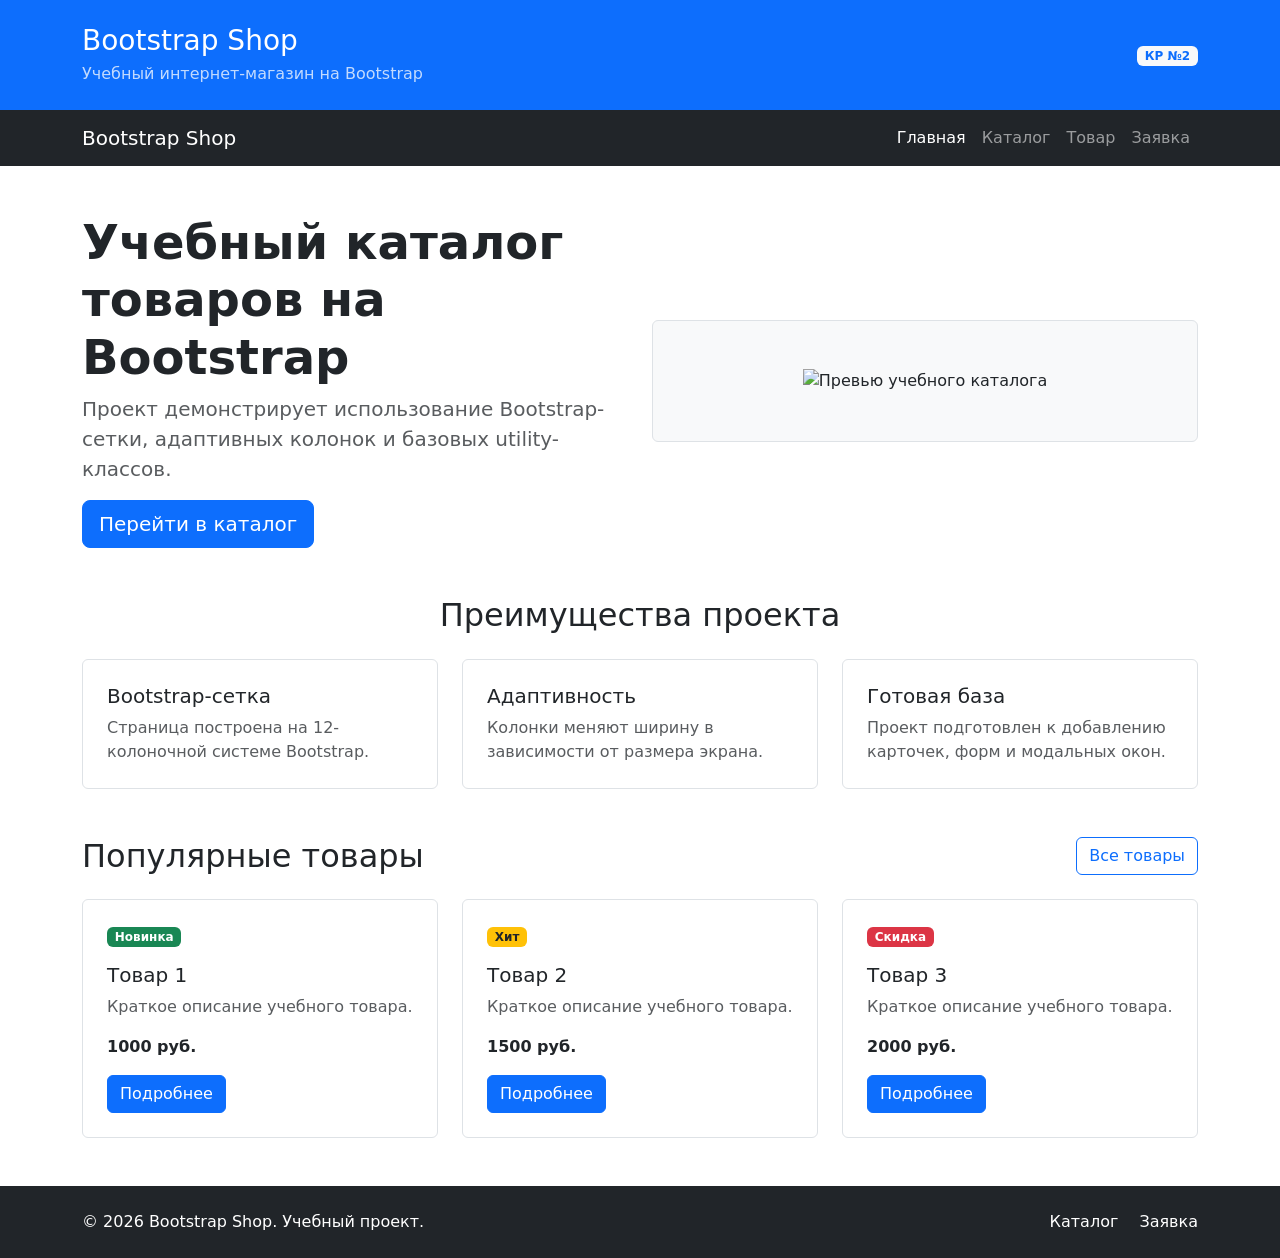
==== index.html @ 7a1a77c0 "feat: create Bootstrap grid homepage" ====
<!DOCTYPE html>
<html lang="ru">
<head>
  <meta charset="UTF-8">
  <meta name="viewport" content="width=device-width, initial-scale=1.0">
  <link href="https://cdn.jsdelivr.net/npm/bootstrap@5.3.3/dist/css/bootstrap.min.css" rel="stylesheet">
  <link rel="stylesheet" href="css/custom.css">
  <title>Главная — Bootstrap Shop</title>
</head>
<body>

  <header class="bg-primary text-white py-4">
    <div class="container">
      <div class="row align-items-center">
        <div class="col-12 col-md-8">
          <h1 class="h3 mb-1">Bootstrap Shop</h1>
          <p class="mb-0 opacity-75">
            Учебный интернет-магазин на Bootstrap
          </p>
        </div>
        <div class="col-12 col-md-4 text-md-end mt-3 mt-md-0">
          <span class="badge bg-light text-primary">
            КР №2
          </span>
        </div>
      </div>
    </div>
  </header>

  <nav class="navbar navbar-expand-lg navbar-dark bg-dark">
    <div class="container">
      <a class="navbar-brand" href="index.html">Bootstrap Shop</a>

      <button
        class="navbar-toggler"
        type="button"
        data-bs-toggle="collapse"
        data-bs-target="#mainNavbar"
        aria-controls="mainNavbar"
        aria-expanded="false"
        aria-label="Переключить навигацию"
      >
        <span class="navbar-toggler-icon"></span>
      </button>

      <div class="collapse navbar-collapse" id="mainNavbar">
        <ul class="navbar-nav ms-auto">
          <li class="nav-item">
            <a class="nav-link active" aria-current="page" href="index.html">
              Главная
            </a>
          </li>
          <li class="nav-item">
            <a class="nav-link" href="catalog.html">Каталог</a>
          </li>
          <li class="nav-item">
            <a class="nav-link" href="product.html">Товар</a>
          </li>
          <li class="nav-item">
            <a class="nav-link" href="order.html">Заявка</a>
          </li>
        </ul>
      </div>
    </div>
  </nav>

  <main>
    <!-- Hero-блок -->
    <section class="container my-5">
      <div class="row align-items-center g-4">
        <div class="col-12 col-lg-6">
          <h2 class="display-5 fw-bold">
            Учебный каталог товаров на Bootstrap
          </h2>
          <p class="lead text-muted">
            Проект демонстрирует использование Bootstrap-сетки,
            адаптивных колонок и базовых utility-классов.
          </p>
          <a class="btn btn-primary btn-lg" href="catalog.html">
            Перейти в каталог
          </a>
        </div>

        <div class="col-12 col-lg-6">
          <div class="p-5 bg-light border rounded text-center">
            <img
              src="images/photoHome.jpeg"
              class="img-fluid"
              alt="Превью учебного каталога"
            >
          </div>
        </div>
      </div>
    </section>

    <!-- Преимущества -->
    <section class="container my-5">
      <h2 class="text-center mb-4">Преимущества проекта</h2>
      <div class="row g-4">
        <div class="col-12 col-md-4">
          <div class="p-4 border rounded h-100 bg-white">
            <h3 class="h5">Bootstrap-сетка</h3>
            <p class="mb-0 text-muted">
              Страница построена на 12-колоночной системе Bootstrap.
            </p>
          </div>
        </div>

        <div class="col-12 col-md-4">
          <div class="p-4 border rounded h-100 bg-white">
            <h3 class="h5">Адаптивность</h3>
            <p class="mb-0 text-muted">
              Колонки меняют ширину в зависимости от размера экрана.
            </p>
          </div>
        </div>

        <div class="col-12 col-md-4">
          <div class="p-4 border rounded h-100 bg-white">
            <h3 class="h5">Готовая база</h3>
            <p class="mb-0 text-muted">
              Проект подготовлен к добавлению карточек, форм и модальных окон.
            </p>
          </div>
        </div>
      </div>
    </section>

    <!-- Сетка популярных товаров -->
    <section class="container my-5">
      <div class="d-flex justify-content-between align-items-center mb-4">
        <h2 class="mb-0">Популярные товары</h2>
        <a class="btn btn-outline-primary" href="catalog.html">
          Все товары
        </a>
      </div>

      <div class="row g-4">
        <div class="col-12 col-md-6 col-lg-4">
          <div class="border rounded h-100 p-4">
            <span class="badge bg-success mb-3">Новинка</span>
            <h3 class="h5">Товар 1</h3>
            <p class="text-muted">
              Краткое описание учебного товара.
            </p>
            <p class="fw-bold mb-3">1000 руб.</p>
            <a class="btn btn-primary" href="product.html">
              Подробнее
            </a>
          </div>
        </div>

        <div class="col-12 col-md-6 col-lg-4">
          <div class="border rounded h-100 p-4">
            <span class="badge bg-warning text-dark mb-3">Хит</span>
            <h3 class="h5">Товар 2</h3>
            <p class="text-muted">
              Краткое описание учебного товара.
            </p>
            <p class="fw-bold mb-3">1500 руб.</p>
            <a class="btn btn-primary" href="product.html">
              Подробнее
            </a>
          </div>
        </div>

        <div class="col-12 col-md-6 col-lg-4">
          <div class="border rounded h-100 p-4">
            <span class="badge bg-danger mb-3">Скидка</span>
            <h3 class="h5">Товар 3</h3>
            <p class="text-muted">
              Краткое описание учебного товара.
            </p>
            <p class="fw-bold mb-3">2000 руб.</p>
            <a class="btn btn-primary" href="product.html">
              Подробнее
            </a>
          </div>
        </div>
      </div>
    </section>
  </main>

  <footer class="bg-dark text-white py-4 mt-5">
    <div class="container">
      <div class="row align-items-center g-3">
        <div class="col-12 col-md-6">
          <p class="mb-0">
            &copy; 2026 Bootstrap Shop. Учебный проект.
          </p>
        </div>

        <div class="col-12 col-md-6 text-md-end">
          <a class="text-white text-decoration-none me-3" href="catalog.html">
            Каталог
          </a>
          <a class="text-white text-decoration-none" href="order.html">
            Заявка
          </a>
        </div>
      </div>
    </div>
  </footer>

  <script src="https://cdn.jsdelivr.net/npm/bootstrap@5.3.3/dist/js/bootstrap.bundle.min.js"></script>
</body>
</html>
---- css/custom.css ----
body {
  min-height: 100vh;
}

.placeholder-box {
  min-height: 240px;
}
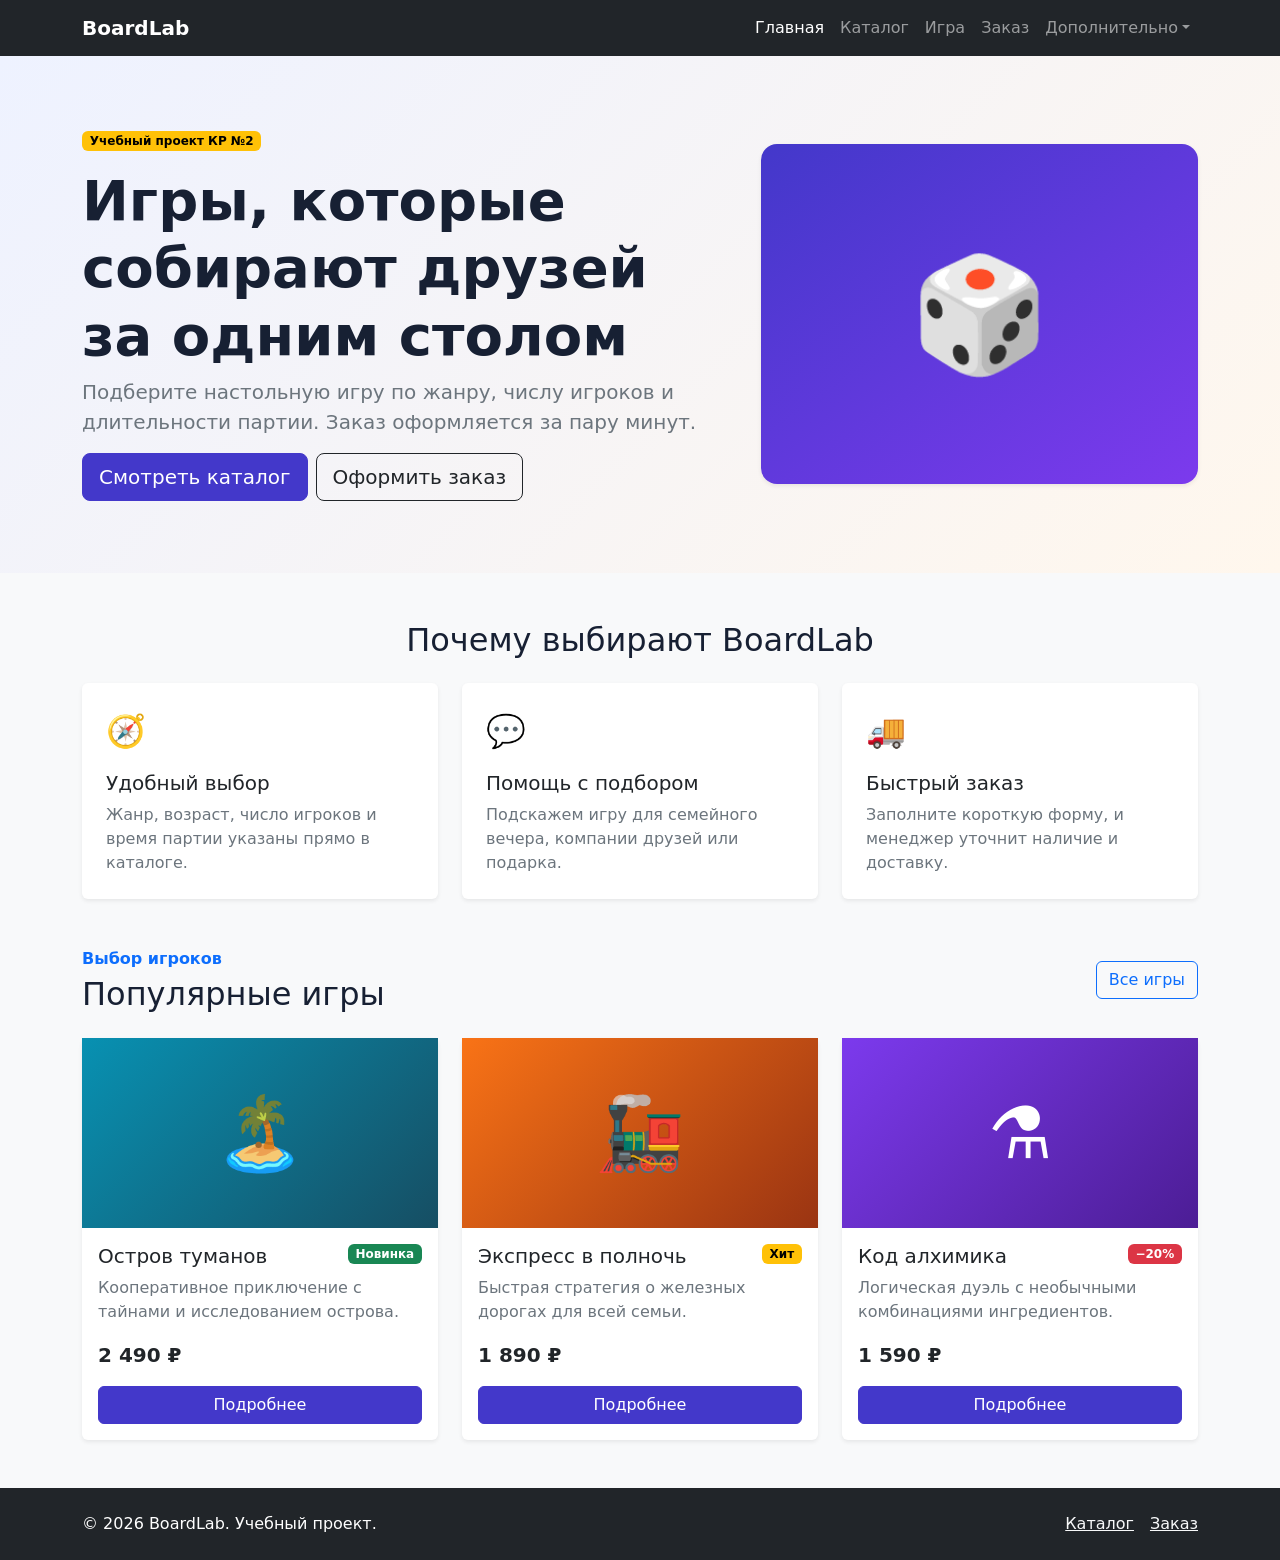
==== commit f3da7b5b: "feat: add Bootstrap components pages" ====
--- a/index.html
+++ b/index.html
@@ -3,205 +3,80 @@
 <head>
   <meta charset="UTF-8">
   <meta name="viewport" content="width=device-width, initial-scale=1.0">
-  <link href="https://cdn.jsdelivr.net/npm/bootstrap@5.3.3/dist/css/bootstrap.min.css" rel="stylesheet">
+  <meta name="description" content="BoardLab — учебный магазин настольных игр на Bootstrap.">
+  <link href="https://cdn.jsdelivr.net/npm/bootstrap@5.3.8/dist/css/bootstrap.min.css" rel="stylesheet">
   <link rel="stylesheet" href="css/custom.css">
-  <title>Главная — Bootstrap Shop</title>
+  <title>BoardLab — настольные игры</title>
 </head>
-<body>
-
-  <header class="bg-primary text-white py-4">
+<body class="bg-light">
+  <nav class="navbar navbar-expand-lg navbar-dark bg-dark sticky-top" aria-label="Основная навигация">
     <div class="container">
-      <div class="row align-items-center">
-        <div class="col-12 col-md-8">
-          <h1 class="h3 mb-1">Bootstrap Shop</h1>
-          <p class="mb-0 opacity-75">
-            Учебный интернет-магазин на Bootstrap
-          </p>
-        </div>
-        <div class="col-12 col-md-4 text-md-end mt-3 mt-md-0">
-          <span class="badge bg-light text-primary">
-            КР №2
-          </span>
-        </div>
-      </div>
-    </div>
-  </header>
-
-  <nav class="navbar navbar-expand-lg navbar-dark bg-dark">
-    <div class="container">
-      <a class="navbar-brand" href="index.html">Bootstrap Shop</a>
-
-      <button
-        class="navbar-toggler"
-        type="button"
-        data-bs-toggle="collapse"
-        data-bs-target="#mainNavbar"
-        aria-controls="mainNavbar"
-        aria-expanded="false"
-        aria-label="Переключить навигацию"
-      >
+      <a class="navbar-brand fw-bold" href="index.html">BoardLab</a>
+      <button class="navbar-toggler" type="button" data-bs-toggle="collapse" data-bs-target="#mainNavbar" aria-controls="mainNavbar" aria-expanded="false" aria-label="Переключить навигацию">
         <span class="navbar-toggler-icon"></span>
       </button>
-
       <div class="collapse navbar-collapse" id="mainNavbar">
         <ul class="navbar-nav ms-auto">
-          <li class="nav-item">
-            <a class="nav-link active" aria-current="page" href="index.html">
-              Главная
-            </a>
-          </li>
-          <li class="nav-item">
-            <a class="nav-link" href="catalog.html">Каталог</a>
-          </li>
-          <li class="nav-item">
-            <a class="nav-link" href="product.html">Товар</a>
-          </li>
-          <li class="nav-item">
-            <a class="nav-link" href="order.html">Заявка</a>
+          <li class="nav-item"><a class="nav-link active" aria-current="page" href="index.html">Главная</a></li>
+          <li class="nav-item"><a class="nav-link" href="catalog.html">Каталог</a></li>
+          <li class="nav-item"><a class="nav-link" href="product.html">Игра</a></li>
+          <li class="nav-item"><a class="nav-link" href="order.html">Заказ</a></li>
+          <li class="nav-item dropdown">
+            <a class="nav-link dropdown-toggle" href="#" role="button" data-bs-toggle="dropdown" aria-expanded="false">Дополнительно</a>
+            <ul class="dropdown-menu dropdown-menu-end">
+              <li><a class="dropdown-item" href="catalog.html">Все игры</a></li>
+              <li><a class="dropdown-item" href="order.html">Оформить заказ</a></li>
+              <li><a class="dropdown-item" href="#popular">Популярное</a></li>
+            </ul>
           </li>
         </ul>
       </div>
     </div>
   </nav>
 
-  <main>
-    <!-- Hero-блок -->
-    <section class="container my-5">
-      <div class="row align-items-center g-4">
-        <div class="col-12 col-lg-6">
-          <h2 class="display-5 fw-bold">
-            Учебный каталог товаров на Bootstrap
-          </h2>
-          <p class="lead text-muted">
-            Проект демонстрирует использование Bootstrap-сетки,
-            адаптивных колонок и базовых utility-классов.
-          </p>
-          <a class="btn btn-primary btn-lg" href="catalog.html">
-            Перейти в каталог
-          </a>
-        </div>
-
-        <div class="col-12 col-lg-6">
-          <div class="p-5 bg-light border rounded text-center">
-            <img
-              src="images/photoHome.jpeg"
-              class="img-fluid"
-              alt="Превью учебного каталога"
-            >
+  <header class="hero-section py-5">
+    <div class="container py-lg-4">
+      <div class="row align-items-center g-5">
+        <div class="col-12 col-lg-7">
+          <span class="badge text-bg-warning mb-3">Учебный проект КР №2</span>
+          <h1 class="display-4 fw-bold">Игры, которые собирают друзей за одним столом</h1>
+          <p class="lead text-secondary">Подберите настольную игру по жанру, числу игроков и длительности партии. Заказ оформляется за пару минут.</p>
+          <div class="d-flex flex-wrap gap-2">
+            <a class="btn btn-primary btn-lg" href="catalog.html">Смотреть каталог</a>
+            <a class="btn btn-outline-dark btn-lg" href="order.html">Оформить заказ</a>
           </div>
         </div>
+        <div class="col-12 col-lg-5">
+          <div class="hero-visual rounded-4 shadow-sm d-flex align-items-center justify-content-center" role="img" aria-label="Коробки настольных игр"><span aria-hidden="true">🎲</span></div>
+        </div>
+      </div>
+    </div>
+  </header>
+
+  <main>
+    <section class="container my-5" aria-labelledby="advantages-title">
+      <h2 id="advantages-title" class="text-center mb-4">Почему выбирают BoardLab</h2>
+      <div class="row g-4">
+        <div class="col-12 col-md-4"><article class="card border-0 shadow-sm h-100"><div class="card-body p-4"><div class="feature-icon mb-3" aria-hidden="true">🧭</div><h3 class="h5">Удобный выбор</h3><p class="card-text text-secondary mb-0">Жанр, возраст, число игроков и время партии указаны прямо в каталоге.</p></div></article></div>
+        <div class="col-12 col-md-4"><article class="card border-0 shadow-sm h-100"><div class="card-body p-4"><div class="feature-icon mb-3" aria-hidden="true">💬</div><h3 class="h5">Помощь с подбором</h3><p class="card-text text-secondary mb-0">Подскажем игру для семейного вечера, компании друзей или подарка.</p></div></article></div>
+        <div class="col-12 col-md-4"><article class="card border-0 shadow-sm h-100"><div class="card-body p-4"><div class="feature-icon mb-3" aria-hidden="true">🚚</div><h3 class="h5">Быстрый заказ</h3><p class="card-text text-secondary mb-0">Заполните короткую форму, и менеджер уточнит наличие и доставку.</p></div></article></div>
       </div>
     </section>
 
-    <!-- Преимущества -->
-    <section class="container my-5">
-      <h2 class="text-center mb-4">Преимущества проекта</h2>
+    <section id="popular" class="container my-5" aria-labelledby="popular-title">
+      <div class="d-flex flex-wrap justify-content-between align-items-center gap-3 mb-4">
+        <div><p class="text-primary fw-semibold mb-1">Выбор игроков</p><h2 id="popular-title" class="mb-0">Популярные игры</h2></div>
+        <a class="btn btn-outline-primary" href="catalog.html">Все игры</a>
+      </div>
       <div class="row g-4">
-        <div class="col-12 col-md-4">
-          <div class="p-4 border rounded h-100 bg-white">
-            <h3 class="h5">Bootstrap-сетка</h3>
-            <p class="mb-0 text-muted">
-              Страница построена на 12-колоночной системе Bootstrap.
-            </p>
-          </div>
-        </div>
-
-        <div class="col-12 col-md-4">
-          <div class="p-4 border rounded h-100 bg-white">
-            <h3 class="h5">Адаптивность</h3>
-            <p class="mb-0 text-muted">
-              Колонки меняют ширину в зависимости от размера экрана.
-            </p>
-          </div>
-        </div>
-
-        <div class="col-12 col-md-4">
-          <div class="p-4 border rounded h-100 bg-white">
-            <h3 class="h5">Готовая база</h3>
-            <p class="mb-0 text-muted">
-              Проект подготовлен к добавлению карточек, форм и модальных окон.
-            </p>
-          </div>
-        </div>
-      </div>
-    </section>
-
-    <!-- Сетка популярных товаров -->
-    <section class="container my-5">
-      <div class="d-flex justify-content-between align-items-center mb-4">
-        <h2 class="mb-0">Популярные товары</h2>
-        <a class="btn btn-outline-primary" href="catalog.html">
-          Все товары
-        </a>
-      </div>
-
-      <div class="row g-4">
-        <div class="col-12 col-md-6 col-lg-4">
-          <div class="border rounded h-100 p-4">
-            <span class="badge bg-success mb-3">Новинка</span>
-            <h3 class="h5">Товар 1</h3>
-            <p class="text-muted">
-              Краткое описание учебного товара.
-            </p>
-            <p class="fw-bold mb-3">1000 руб.</p>
-            <a class="btn btn-primary" href="product.html">
-              Подробнее
-            </a>
-          </div>
-        </div>
-
-        <div class="col-12 col-md-6 col-lg-4">
-          <div class="border rounded h-100 p-4">
-            <span class="badge bg-warning text-dark mb-3">Хит</span>
-            <h3 class="h5">Товар 2</h3>
-            <p class="text-muted">
-              Краткое описание учебного товара.
-            </p>
-            <p class="fw-bold mb-3">1500 руб.</p>
-            <a class="btn btn-primary" href="product.html">
-              Подробнее
-            </a>
-          </div>
-        </div>
-
-        <div class="col-12 col-md-6 col-lg-4">
-          <div class="border rounded h-100 p-4">
-            <span class="badge bg-danger mb-3">Скидка</span>
-            <h3 class="h5">Товар 3</h3>
-            <p class="text-muted">
-              Краткое описание учебного товара.
-            </p>
-            <p class="fw-bold mb-3">2000 руб.</p>
-            <a class="btn btn-primary" href="product.html">
-              Подробнее
-            </a>
-          </div>
-        </div>
+        <div class="col-12 col-md-6 col-lg-4"><article class="card h-100 shadow-sm border-0"><div class="product-visual product-visual-cyan" role="img" aria-label="Игра Остров туманов"><span aria-hidden="true">🏝️</span></div><div class="card-body d-flex flex-column"><div class="d-flex justify-content-between gap-2"><h3 class="card-title h5">Остров туманов</h3><span class="badge text-bg-success align-self-start">Новинка</span></div><p class="card-text text-secondary">Кооперативное приключение с тайнами и исследованием острова.</p><p class="fw-bold fs-5 mt-auto">2 490 ₽</p><a class="btn btn-primary" href="product.html">Подробнее</a></div></article></div>
+        <div class="col-12 col-md-6 col-lg-4"><article class="card h-100 shadow-sm border-0"><div class="product-visual product-visual-orange" role="img" aria-label="Игра Экспресс в полночь"><span aria-hidden="true">🚂</span></div><div class="card-body d-flex flex-column"><div class="d-flex justify-content-between gap-2"><h3 class="card-title h5">Экспресс в полночь</h3><span class="badge text-bg-warning align-self-start">Хит</span></div><p class="card-text text-secondary">Быстрая стратегия о железных дорогах для всей семьи.</p><p class="fw-bold fs-5 mt-auto">1 890 ₽</p><a class="btn btn-primary" href="product.html">Подробнее</a></div></article></div>
+        <div class="col-12 col-md-6 col-lg-4"><article class="card h-100 shadow-sm border-0"><div class="product-visual product-visual-violet" role="img" aria-label="Игра Код алхимика"><span aria-hidden="true">⚗️</span></div><div class="card-body d-flex flex-column"><div class="d-flex justify-content-between gap-2"><h3 class="card-title h5">Код алхимика</h3><span class="badge text-bg-danger align-self-start">−20%</span></div><p class="card-text text-secondary">Логическая дуэль с необычными комбинациями ингредиентов.</p><p class="fw-bold fs-5 mt-auto">1 590 ₽</p><a class="btn btn-primary" href="product.html">Подробнее</a></div></article></div>
       </div>
     </section>
   </main>
 
-  <footer class="bg-dark text-white py-4 mt-5">
-    <div class="container">
-      <div class="row align-items-center g-3">
-        <div class="col-12 col-md-6">
-          <p class="mb-0">
-            &copy; 2026 Bootstrap Shop. Учебный проект.
-          </p>
-        </div>
-
-        <div class="col-12 col-md-6 text-md-end">
-          <a class="text-white text-decoration-none me-3" href="catalog.html">
-            Каталог
-          </a>
-          <a class="text-white text-decoration-none" href="order.html">
-            Заявка
-          </a>
-        </div>
-      </div>
-    </div>
-  </footer>
-
-  <script src="https://cdn.jsdelivr.net/npm/bootstrap@5.3.3/dist/js/bootstrap.bundle.min.js"></script>
+  <footer class="bg-dark text-white py-4 mt-5"><div class="container d-flex flex-column flex-md-row justify-content-between gap-2"><p class="mb-0">© 2026 BoardLab. Учебный проект.</p><div><a class="link-light me-3" href="catalog.html">Каталог</a><a class="link-light" href="order.html">Заказ</a></div></div></footer>
+  <script src="https://cdn.jsdelivr.net/npm/bootstrap@5.3.8/dist/js/bootstrap.bundle.min.js"></script>
 </body>
-</html>+</html>
--- a/css/custom.css
+++ b/css/custom.css
@@ -1,7 +1,43 @@
+:root {
+  --boardlab-primary: #4338ca;
+  --boardlab-dark: #172033;
+}
+
 body {
   min-height: 100vh;
+  color: var(--boardlab-dark);
 }
 
-.placeholder-box {
-  min-height: 240px;
+.btn-primary,
+.bg-primary {
+  --bs-btn-bg: var(--boardlab-primary);
+  --bs-btn-border-color: var(--boardlab-primary);
+  --bs-btn-hover-bg: #3730a3;
+  --bs-btn-hover-border-color: #3730a3;
+  --bs-primary-rgb: 67, 56, 202;
 }
+
+.hero-section { background: linear-gradient(135deg, #eef2ff 0%, #fff7ed 100%); }
+.hero-visual { min-height: 340px; background: linear-gradient(145deg, #4338ca, #7c3aed); color: #fff; font-size: 7rem; }
+.feature-icon { font-size: 2rem; }
+.product-visual { min-height: 190px; display: flex; align-items: center; justify-content: center; color: #fff; font-size: 4.5rem; }
+.product-detail-visual { min-height: 430px; font-size: 8rem; }
+.product-visual-cyan { background: linear-gradient(135deg, #0891b2, #164e63); }
+.product-visual-orange { background: linear-gradient(135deg, #f97316, #9a3412); }
+.product-visual-violet { background: linear-gradient(135deg, #7c3aed, #4c1d95); }
+.product-visual-green { background: linear-gradient(135deg, #16a34a, #14532d); }
+.product-visual-blue { background: linear-gradient(135deg, #2563eb, #1e3a8a); }
+.product-visual-pink { background: linear-gradient(135deg, #db2777, #831843); }
+.card { transition: transform 0.2s ease, box-shadow 0.2s ease; }
+.card:hover { transform: translateY(-3px); }
+.navbar .nav-link:focus-visible,
+.btn:focus-visible,
+.form-control:focus-visible,
+.form-select:focus-visible,
+.accordion-button:focus-visible { outline: 3px solid #facc15; outline-offset: 2px; }
+
+@media (max-width: 575.98px) {
+  .hero-visual { min-height: 240px; font-size: 5rem; }
+  .product-detail-visual { min-height: 280px; font-size: 6rem; }
+  .card:hover { transform: none; }
+}
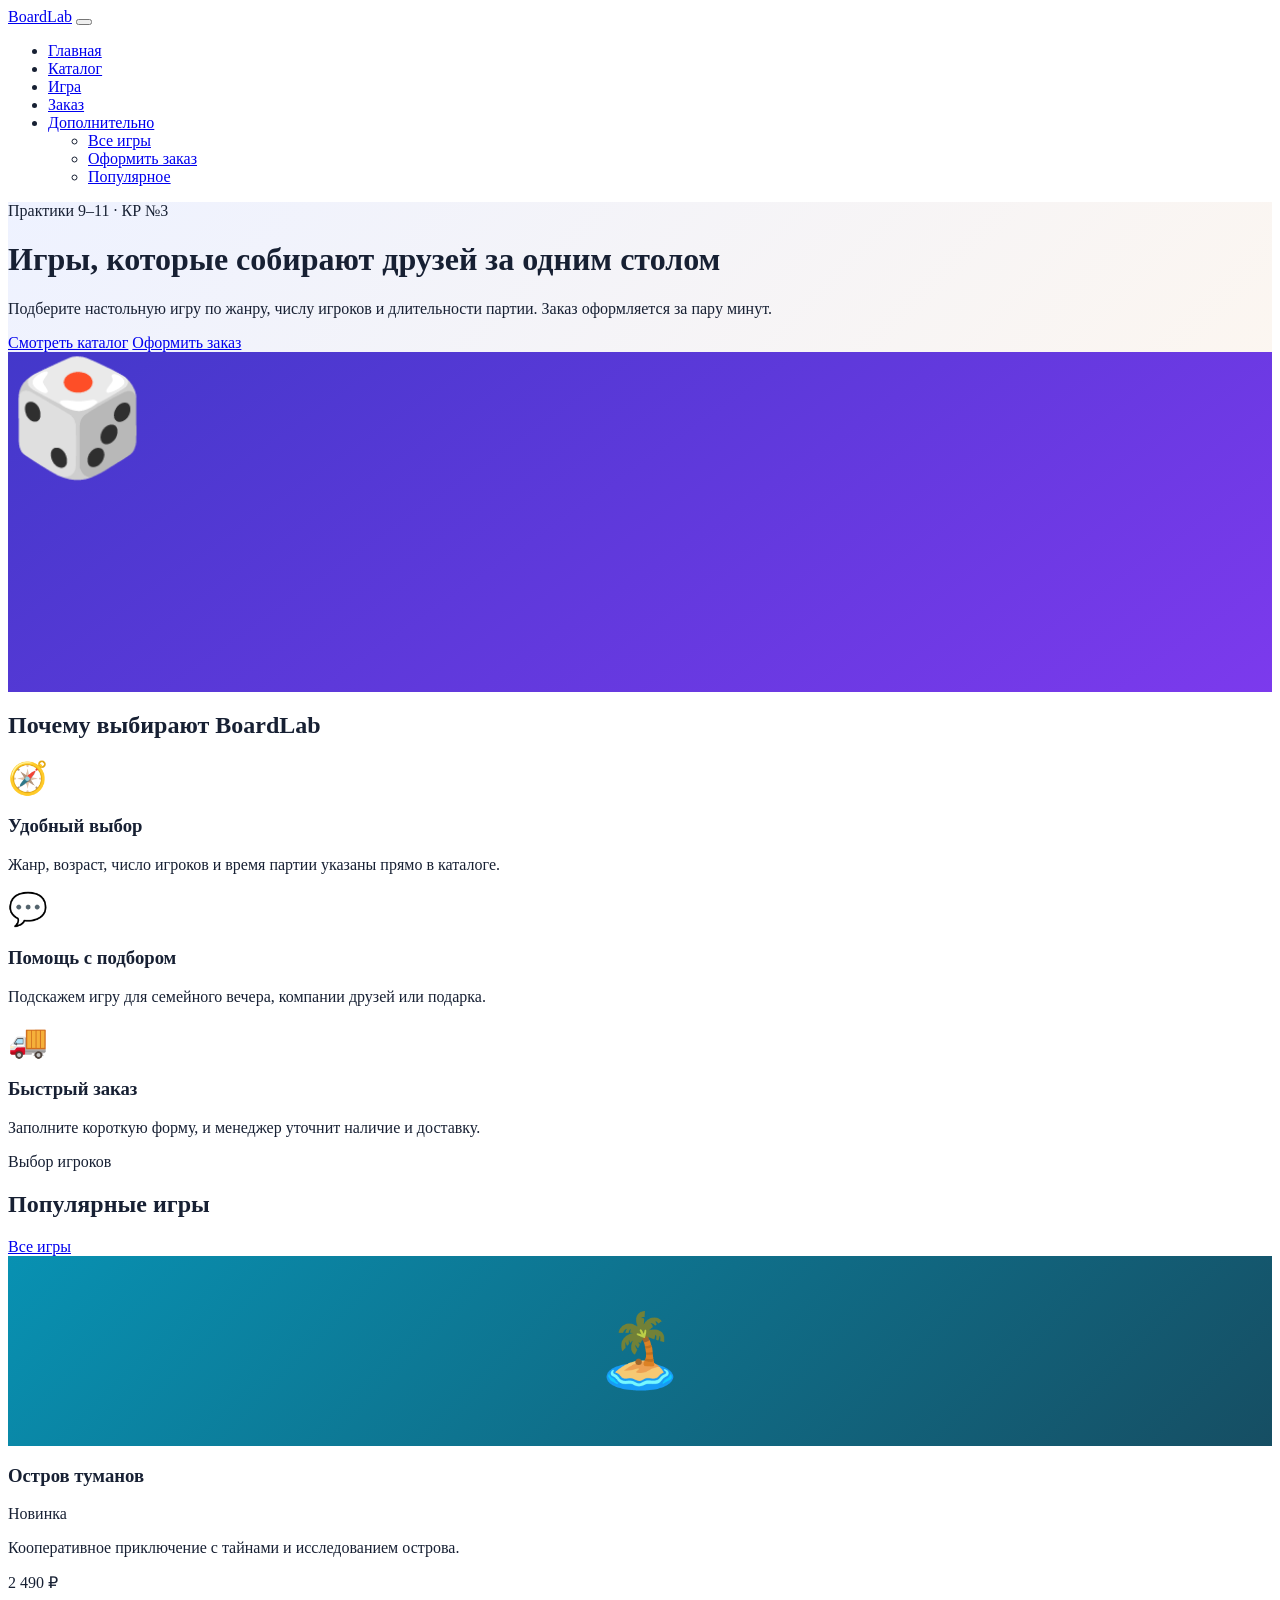
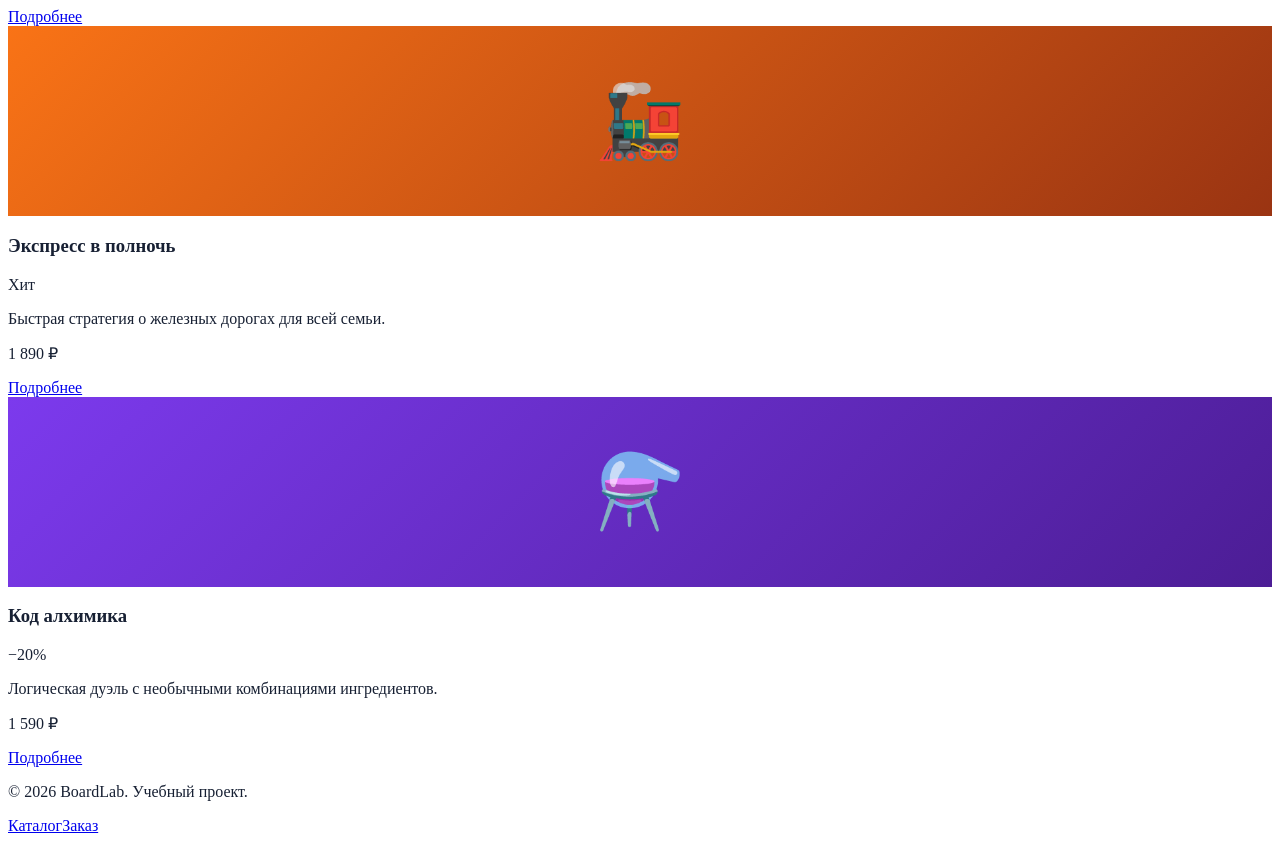
==== commit b7a247f9: "fix: prepare Bootstrap project for submission" ====
--- a/index.html
+++ b/index.html
@@ -4,7 +4,7 @@
   <meta charset="UTF-8">
   <meta name="viewport" content="width=device-width, initial-scale=1.0">
   <meta name="description" content="BoardLab — учебный магазин настольных игр на Bootstrap.">
-  <link href="https://cdn.jsdelivr.net/npm/bootstrap@5.3.8/dist/css/bootstrap.min.css" rel="stylesheet">
+  <link rel="stylesheet" href="vendor/bootstrap/css/bootstrap.min.css">
   <link rel="stylesheet" href="css/custom.css">
   <title>BoardLab — настольные игры</title>
 </head>
@@ -36,9 +36,9 @@
 
   <header class="hero-section py-5">
     <div class="container py-lg-4">
-      <div class="row align-items-center g-5">
+      <div class="row align-items-center gx-3 gy-5">
         <div class="col-12 col-lg-7">
-          <span class="badge text-bg-warning mb-3">Учебный проект КР №2</span>
+          <span class="badge text-bg-warning mb-3">Практики 9–11 · КР №3</span>
           <h1 class="display-4 fw-bold">Игры, которые собирают друзей за одним столом</h1>
           <p class="lead text-secondary">Подберите настольную игру по жанру, числу игроков и длительности партии. Заказ оформляется за пару минут.</p>
           <div class="d-flex flex-wrap gap-2">
@@ -77,6 +77,6 @@
   </main>
 
   <footer class="bg-dark text-white py-4 mt-5"><div class="container d-flex flex-column flex-md-row justify-content-between gap-2"><p class="mb-0">© 2026 BoardLab. Учебный проект.</p><div><a class="link-light me-3" href="catalog.html">Каталог</a><a class="link-light" href="order.html">Заказ</a></div></div></footer>
-  <script src="https://cdn.jsdelivr.net/npm/bootstrap@5.3.8/dist/js/bootstrap.bundle.min.js"></script>
+  <script src="vendor/bootstrap/js/bootstrap.bundle.min.js"></script>
 </body>
 </html>
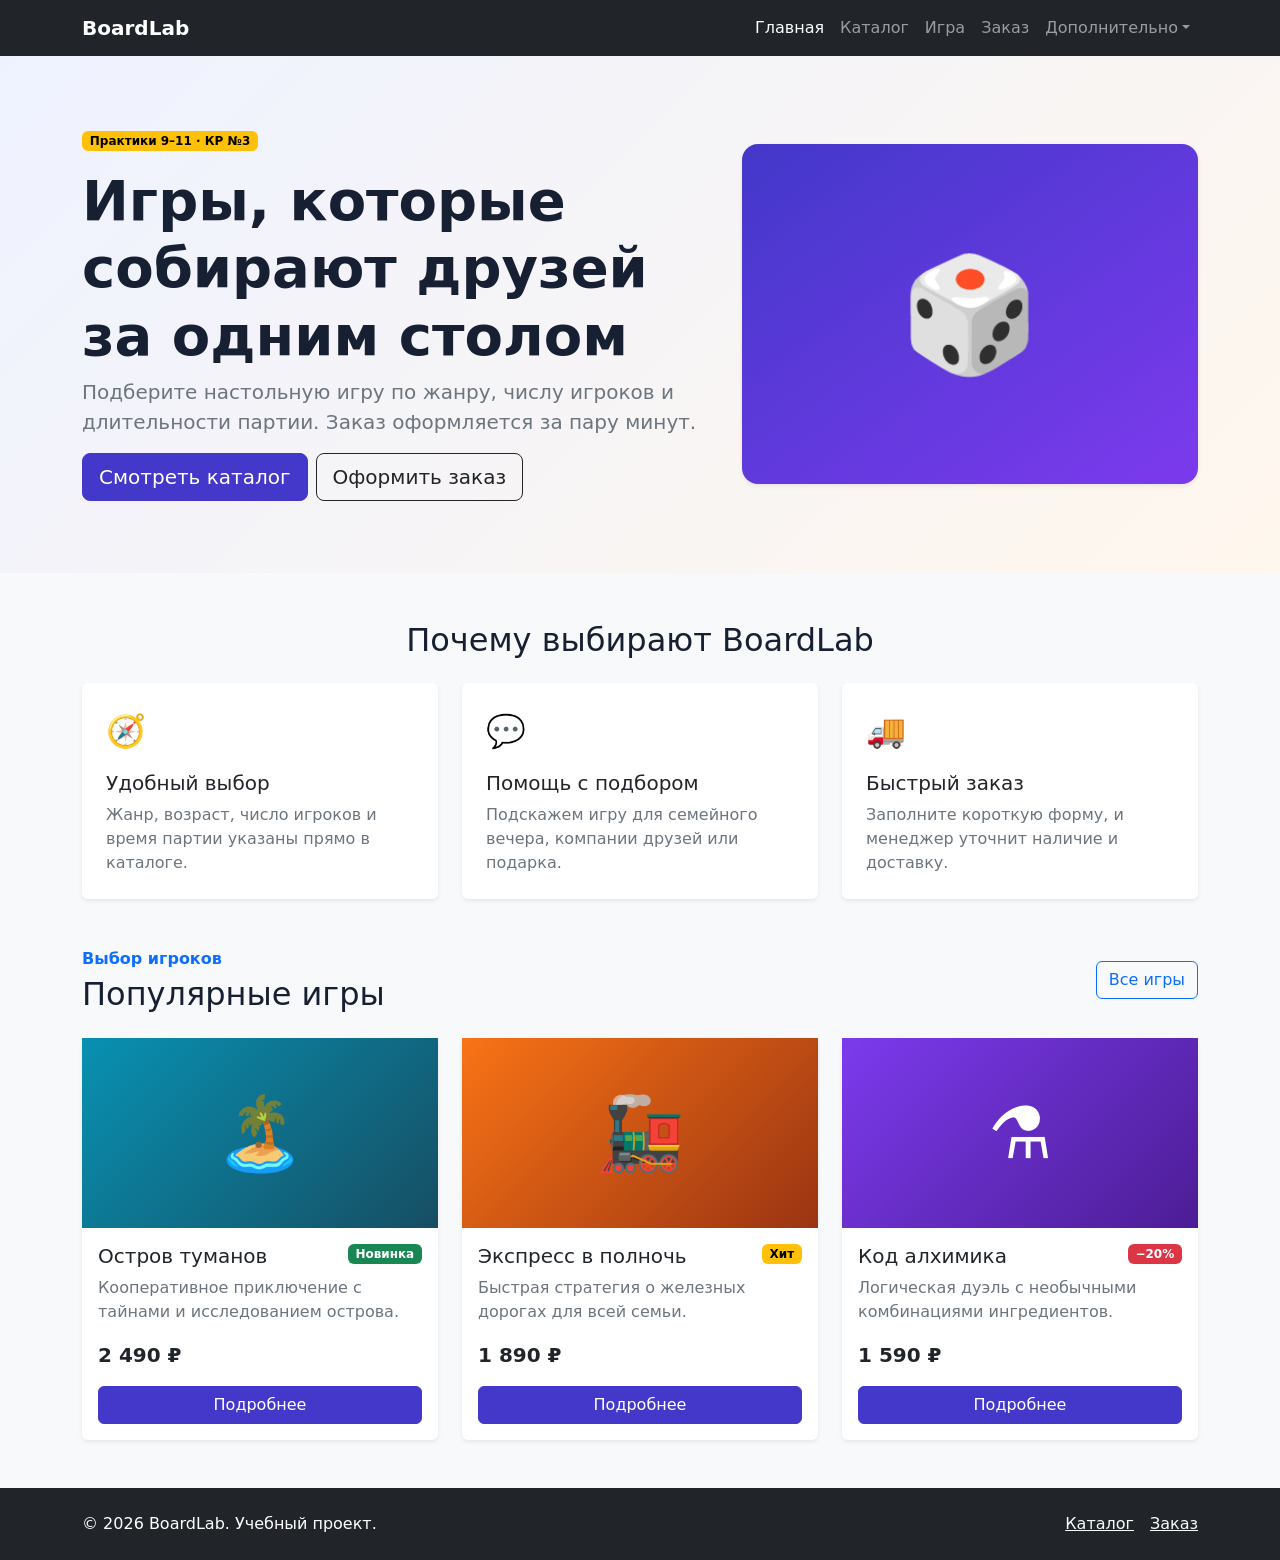
==== commit 70e20f58: "fix: remove local Bootstrap vendor files" ====
--- a/index.html
+++ b/index.html
@@ -4,7 +4,7 @@
   <meta charset="UTF-8">
   <meta name="viewport" content="width=device-width, initial-scale=1.0">
   <meta name="description" content="BoardLab — учебный магазин настольных игр на Bootstrap.">
-  <link rel="stylesheet" href="vendor/bootstrap/css/bootstrap.min.css">
+  <link href="https://cdn.jsdelivr.net/npm/bootstrap@5.3.8/dist/css/bootstrap.min.css" rel="stylesheet">
   <link rel="stylesheet" href="css/custom.css">
   <title>BoardLab — настольные игры</title>
 </head>
@@ -77,6 +77,6 @@
   </main>
 
   <footer class="bg-dark text-white py-4 mt-5"><div class="container d-flex flex-column flex-md-row justify-content-between gap-2"><p class="mb-0">© 2026 BoardLab. Учебный проект.</p><div><a class="link-light me-3" href="catalog.html">Каталог</a><a class="link-light" href="order.html">Заказ</a></div></div></footer>
-  <script src="vendor/bootstrap/js/bootstrap.bundle.min.js"></script>
+  <script src="https://cdn.jsdelivr.net/npm/bootstrap@5.3.8/dist/js/bootstrap.bundle.min.js"></script>
 </body>
 </html>
